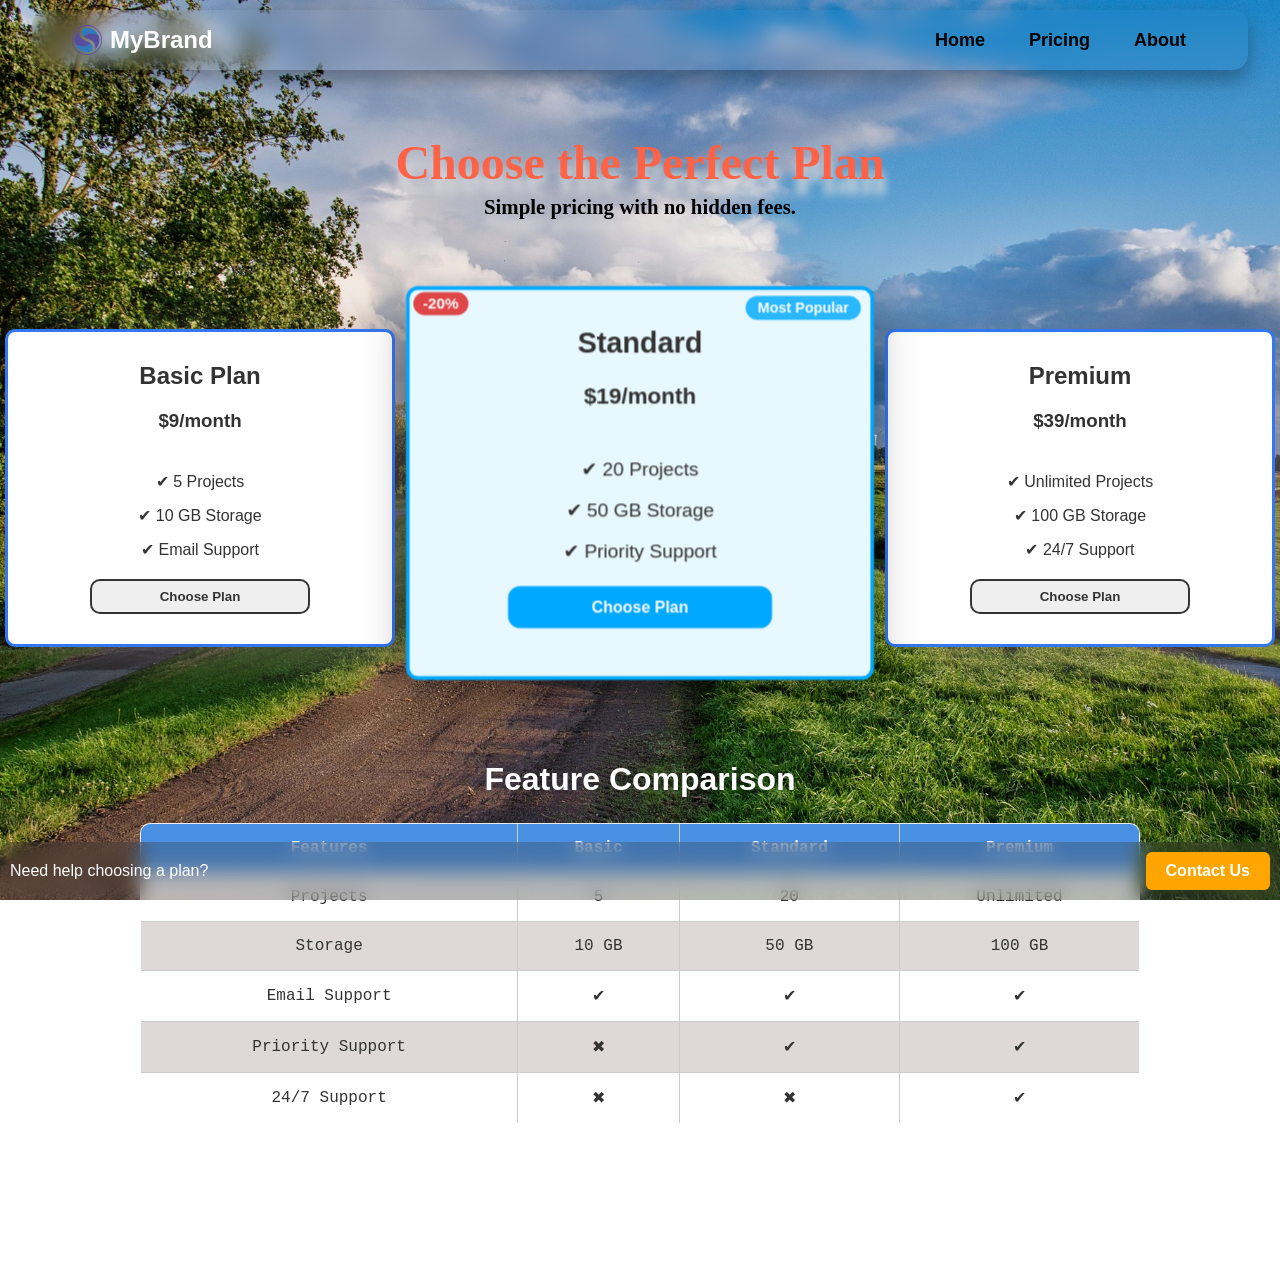
==== index.html @ 801d77f8 "second commit" ====
<!DOCTYPE html>
<html lang="en">

<head>
    <meta charset="UTF-8">
    <meta name="viewport" content="width=device-width, initial-scale=1.0">
    <title>Pricing Page</title>

    <!-- Link CSS -->
    <link rel="stylesheet" href="style.css">
</head>

<body>

    <!-- Navbar -->
    <nav class="navbar">
        <!-- Logo -->
        <div class="logo">
            <img src="Images1/myBrand.png" alt="Mylogo">
            <a href="index.html">MyBrand</a>
        </div>

        <!-- Navigation Links -->
        <ul class="nav-links">
            <li><a href="#">Home</a></li>
            <li><a href="#">Pricing</a></li>
            <li><a href="#">About</a></li>
            <!-- <li><a href="#">Contact</a></li> -->
        </ul>
    </nav>

    <!-- Hero Section -->
    <main class="main-container">
        <section class="hero">
            <h1>Choose the Perfect Plan</h1>
            <p>Simple pricing with no hidden fees.</p>
        </section>

        <!-- Pricing Section -->
        <section class="pricing">
            <!-- Card 1 -->
            <div class="card">
                <h2>Basic Plan</h2>
                <h3>$9/month</h3>
                <ul>
                    <li>✔ 5 Projects</li>
                    <li>✔ 10 GB Storage</li>
                    <li>✔ Email Support</li>
                </ul>
                <button class="btn">
                    Choose Plan
                </button>
            </div>

            <!-- Card 2 -->
            <div class="card card2">
                <span class="badge">Most Popular</span>
                <h2>Standard</h2>
                <h3>$19/month</h3>
                <span class="discount">-20%</span>

                <ul>
                    <li>✔ 20 Projects</li>
                    <li>✔ 50 GB Storage</li>
                    <li>✔ Priority Support</li>
                </ul>
                <button class="btn">
                    Choose Plan
                </button>
            </div>

            <!-- Card 3 -->
            <div class="card">
                <h2>Premium</h2>
                <h3>$39/month</h3>
                <ul>
                    <li>✔ Unlimited Projects</li>
                    <li>✔ 100 GB Storage</li>
                    <li>✔ 24/7 Support</li>
                </ul>
                <button class="btn">
                    Choose Plan
                </button>
            </div>




        </section>


        <br> <br> <br>
        <!-- Feature Comparison Table -->
        <section class="comparison">
            <h2>Feature Comparison</h2>
            <table>
                <thead>
                    <tr>
                        <th>Features</th>
                        <th>Basic</th>
                        <th>Standard</th>
                        <th>Premium</th>
                    </tr>
                </thead>

                <tbody>
                    <tr>
                        <td>Projects</td>
                        <td>5</td>
                        <td>20</td>
                        <td>Unlimited</td>
                    </tr>

                    <tr>
                        <td>Storage</td>
                        <td>10 GB</td>
                        <td>50 GB</td>
                        <td>100 GB</td>
                    </tr>

                    <tr>
                        <td>Email Support</td>
                        <td>✔</td>
                        <td>✔</td>
                        <td>✔</td>
                    </tr>

                    <tr>
                        <td>Priority Support</td>
                        <td>✖</td>
                        <td>✔</td>
                        <td>✔</td>
                    </tr>

                    <tr>
                        <td>24/7 Support</td>
                        <td>✖</td>
                        <td>✖</td>
                        <td>✔</td>
                    </tr>
                </tbody>
            </table>
        </section>

    </main>


    <!-- Footer -->
    <footer class="footer">
        <p>&copy; 2026 MyBrand. All rights reserved.</p>
    </footer>

    <!-- Sticky Contact Bar -->
    <div class="contact-bar">
        <p>Need help choosing a plan?</p>
        <button class="contact-btn">Contact Us</button>
    </div>




</body>

</html>
---- style.css ----
/* Reset */
* {
  margin: 0;
  padding: 0;
  box-sizing: border-box;
}

body {
  font-family:
    "Lucida Sans", "Lucida Sans Regular", "Lucida Grande",
    "Lucida Sans Unicode", Geneva, Verdana, sans-serif;
  min-height: 100vh;
  background: url(Images1/helgaka-path.jpg) no-repeat center/cover fixed;
}

.navbar {
  width: 95%;
  margin: 10px auto;
  border-radius: 15px;
  width: 95%;
  display: flex;
  justify-content: space-between;
  align-items: center;
  background-color: #333;
  padding: 15px 40px;
  background: transparent;
  box-shadow: 0 10px 20px rgba(0, 0, 0, 0.307);
  backdrop-filter: blur(10px);
}

.logo {
  color: white;
  font-size: 1.2rem;
  font-weight: bold;
  display: flex;
  gap: 8px;
  justify-content: center;
  align-items: center;
}

.logo a {
  display: flex;
  align-items: center;
  gap: 10px;

  text-decoration: none;
  color: white;
  font-size: 24px;
  font-weight: bold;

  transition: all 0.3s ease;
}

.logo a:hover {
  color: orange;
  transform: scale(1.08);
  text-shadow: 0 0 8px rgba(255, 180, 0, 0.8);
}

.logo img {
  width: 30px;
  height: 30px;
  transition: transform 0.3s ease;
}

.logo img:hover {
  /* animation: spin 1s linear infinite; */
}
/* If you want the image to rotate when hovering over the whole logo (image + text) */
.logo:hover img {
  animation: spin 1s linear infinite;
}

@keyframes spin {
  from {
    transform: rotate(0deg) scale(1.15);
  }
  to {
    transform: rotate(360deg) scale(1.15);
  }
}

.nav-links {
  display: flex;
  justify-content: space-between;
  list-style: none;
  /* width: 50%; */
}

.nav-links a {
  color: black;
  text-decoration: none;
  font-size: 18px;
  font-weight: 700;
  padding: 3px 20px;
  border-radius: 20px;
  border: 2px solid transparent;
  transition: all 0.7s ease;
  white-space: nowrap;
}

.nav-links a:hover {
  color: orange;
  background: rgba(152, 160, 166, 0.8);
}

.main-container {
  padding: 5px;
  margin: 20px auto;
  max-width: 100%;
  /* border: 5px solid red; */
  /* height: 600px; */
}

.hero h1 {
  font-size: 3rem;
  font-family: Cambria, Cochin, Georgia, Times, "Times New Roman", serif;
  margin-bottom: 5px;
  color: tomato;
  text-shadow: 2px 15px 10px gainsboro;
}

.hero p {
  margin-bottom: 50px;
  font-size: 1.3rem;
  color: black;
  font-weight: 600;
  font-family:'Times New Roman', Times, serif;
  text-shadow: 2px 15px 10px gainsboro;
}

.hero {
  justify-content: center;
  align-items: center;
  text-align: center;
  color: white;
  padding: 40px 0 60px;
}

.pricing {
  /* display: flex;
  justify-content: space-evenly; */
  display: grid;
  grid-template-columns: repeat(3, 1fr);
  gap: 50px;
  max-width: 1400px;
  margin: 0 auto;
}

.card {
  position: relative;
  background: white;
  color: #333;
  padding: 30px 0;
  margin: 0;
  border: 3px solid rgba(10, 89, 237, 0.829);
  border-radius: 10px;
  box-shadow: 30px 15px 50px rgba(166, 139, 139, 0.43);
  backdrop-filter: blur(20px);
  text-align: center;
  transition: all 0.3s ease;
}

.card:hover {
  transform: translateY(-12px);
  box-shadow: 0 20px 40px rgba(0, 0, 0, 0.3);
}

.card2 {
  background: #e8f8ff;
  border: 3px solid #00a8ff;
  transform: scale(1.2);
  margin-top: -10px;
  box-shadow: 0 15px 35px rgba(0, 0, 0, 0.35);
  z-index: 2;
}

.card2:hover {
  transform: scale(1.1) translateY(-20px);
}

.badge {
  position: absolute;
  top: 5px;
  right: 8px;
  background: #00aaffd2;
  color: white;
  padding: 3px 10px;
  border-radius: 20px;
  font-size: 12px;
  font-weight: bold;
  z-index: 10;
  animation: pulse 1.5s infinite;
}

.card h3 {
  position: relative;
  display: inline-block;
  margin: 20px 0;
}

.discount {
  position: absolute;
  top: 2px;
  left: 3px;

  background: rgba(220, 31, 31, 0.819);
  color: white;
  padding: 2px 8px;
  border-radius: 15px;

  font-size: 0.8rem;
  font-weight: bold;
}

.card ul {
  list-style: none;
  padding: 0;
  margin: 20px 0;
}

.card ul li {
  /* border: 5px solid red; */
  margin: 15px 0;
  list-style: none;
}

.btn {
  color: #333;
  width: 100%;
  max-width: 220px;
  height: 35px;
  border: 2px solid #333;
  border-radius: 10px;
  align-content: center;
  font-weight: 700;
  transition: transform 0.5s ease;
}

.card2 .btn {
  background: #00a8ff;
  color: white;
  border: none;
}

.card2 .btn:hover {
  background: #0087cc;
  transform: scale(1.1);
}

.btn:hover {
  background: #d673ec;
  color: white;
  transform: scale(1.1);
}

.comparison {
  width: 90%;
  max-width: 1000px;
  margin: 60px auto;
  color: white;
}

.comparison h2 {
  text-align: center;
  margin-bottom: 25px;
  font-size: 2rem;
}

table {
  width: 100%;
  border-collapse: collapse;
  background: rgba(255, 255, 255, 0.9);
  color: #333;
  border-radius: 10px;
  overflow: hidden;
  font-family: "Courier New", Courier, monospace;
}

table,
th,
td {
  border: 1px solid #ccc;
}

thead {
  background: #4a90e2;
  color: white;
}

th,
td {
  padding: 15px;
  text-align: center;
}

tbody tr {
  transition: 0.3s;
}
tbody tr:nth-child(even) {
  background: #ded8d8;
}

tbody tr:hover {
  background: #cfe8ff;
  transform: scale(1.01);
  font-weight: bold;
}

/* =========================
   Sticky Contact Bar
========================= */

.contact-bar {
  position: sticky;
  bottom: 0;
  display: flex;
  justify-content: space-between;
  align-items: center;

  padding: 10px 10px;
  border-radius: 10px 10px 0 0;
  background: rgba(51, 51, 51, 0.289);
  backdrop-filter: blur(10px);
  color: white;
  z-index: 1000;
}

.contact-btn {
  padding: 10px 20px;
  border: none;
  border-radius: 6px;
  background: orange;
  color: white;
  font-size: 16px;
  font-weight: bold;
  cursor: pointer;
  transition: 0.3s;
}

.contact-btn:hover {
  background: darkorange;
}
.footer {
  color: white;
  text-align: center;
}

/* =========================
   Responsive Design
========================= */

@media (max-width: 800px) {
  .pricing {
    grid-template-columns: 1fr;
  }

  .card2 {
    transform: scale(1.05);
    margin-top: 0;
  }

  .navbar {
    flex-direction: column;
    gap: 20px;
  }

  .nav-links {
    flex-direction: column;
    text-align: center;
  }
}

/* Animate the badge */
@keyframes pulse {
  0% {
    transform: scale(1);
  }

  50% {
    transform: scale(1.1);
  }

  100% {
    transform: scale(1);
  }
}

.nav-links a {
  position: relative;
}

/* Smooth navigation hover */
.nav-links a::after {
  content: "";
  position: absolute;
  right: 0;
  bottom: -5px;
  width: 0%;
  height: 2px;
  background: orange;
  transition: 0.4s;
}

.nav-links a:hover::after {
  width: 100%;
}
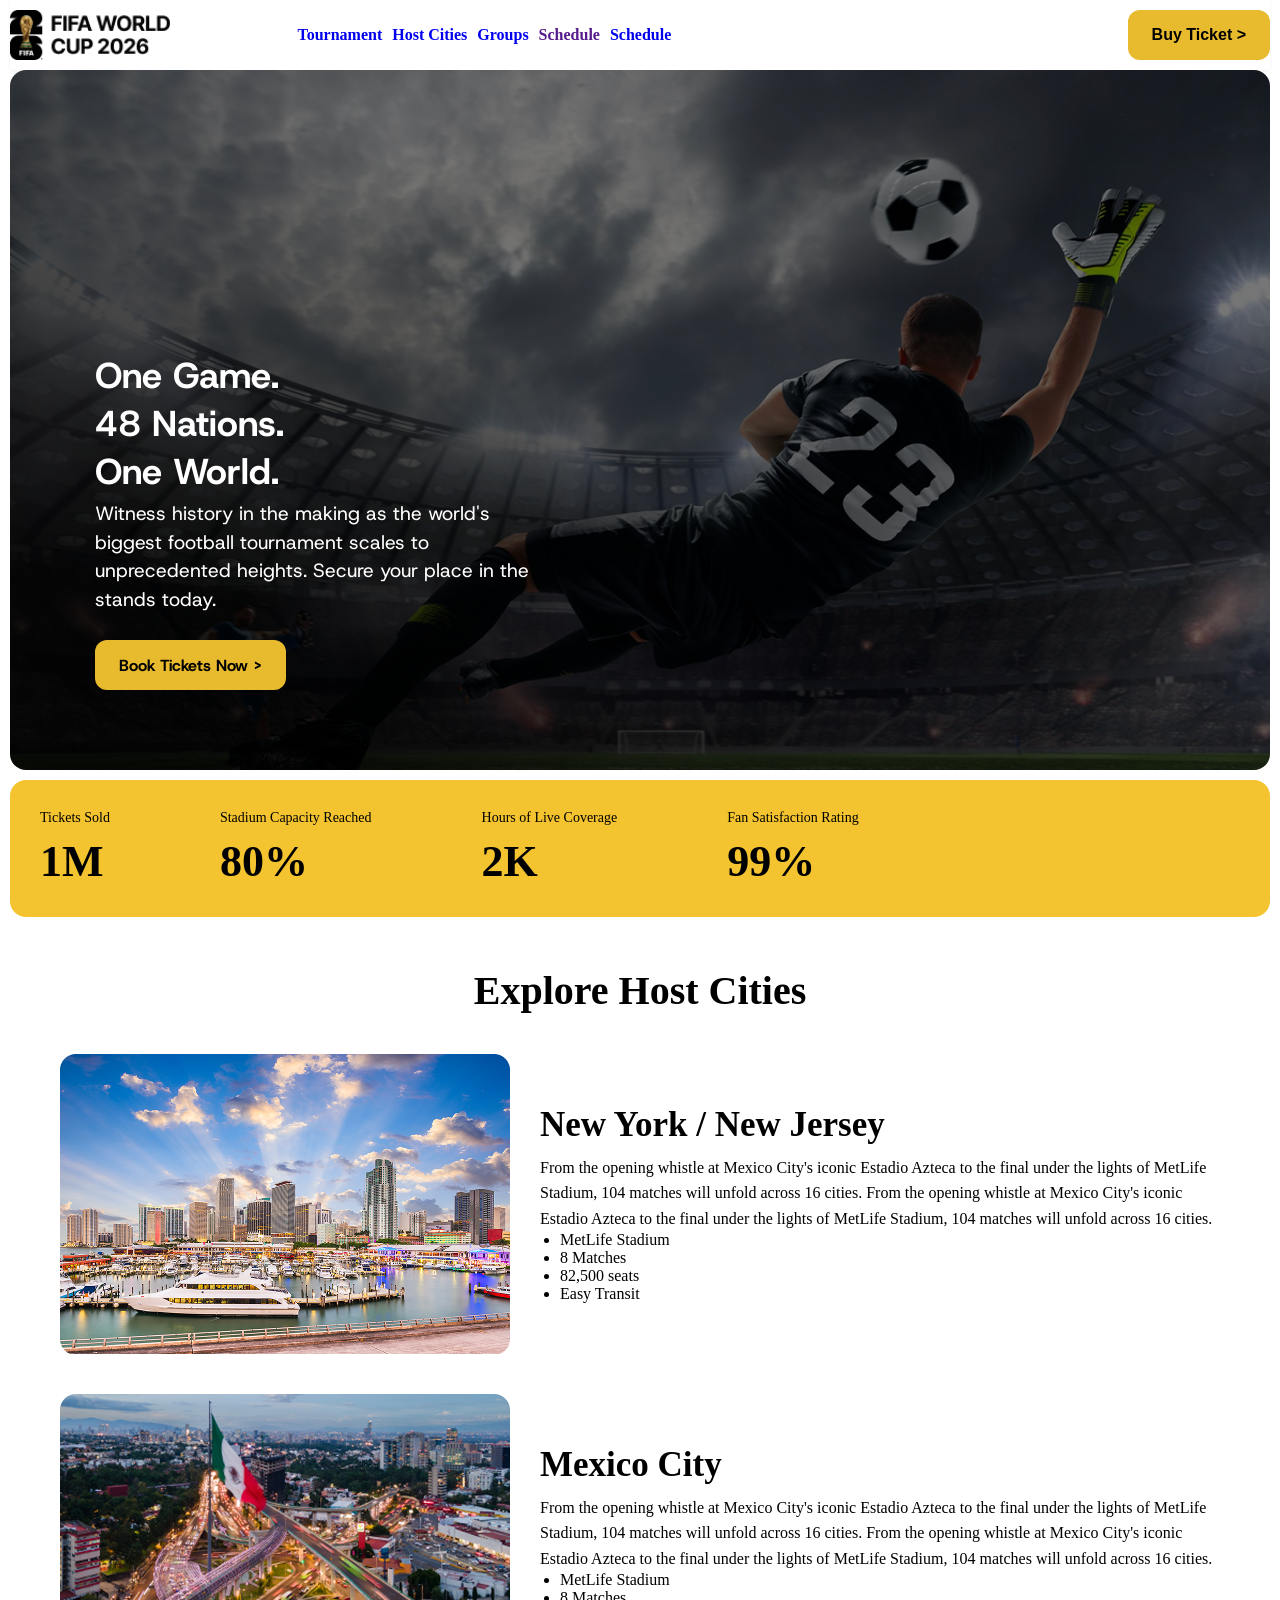
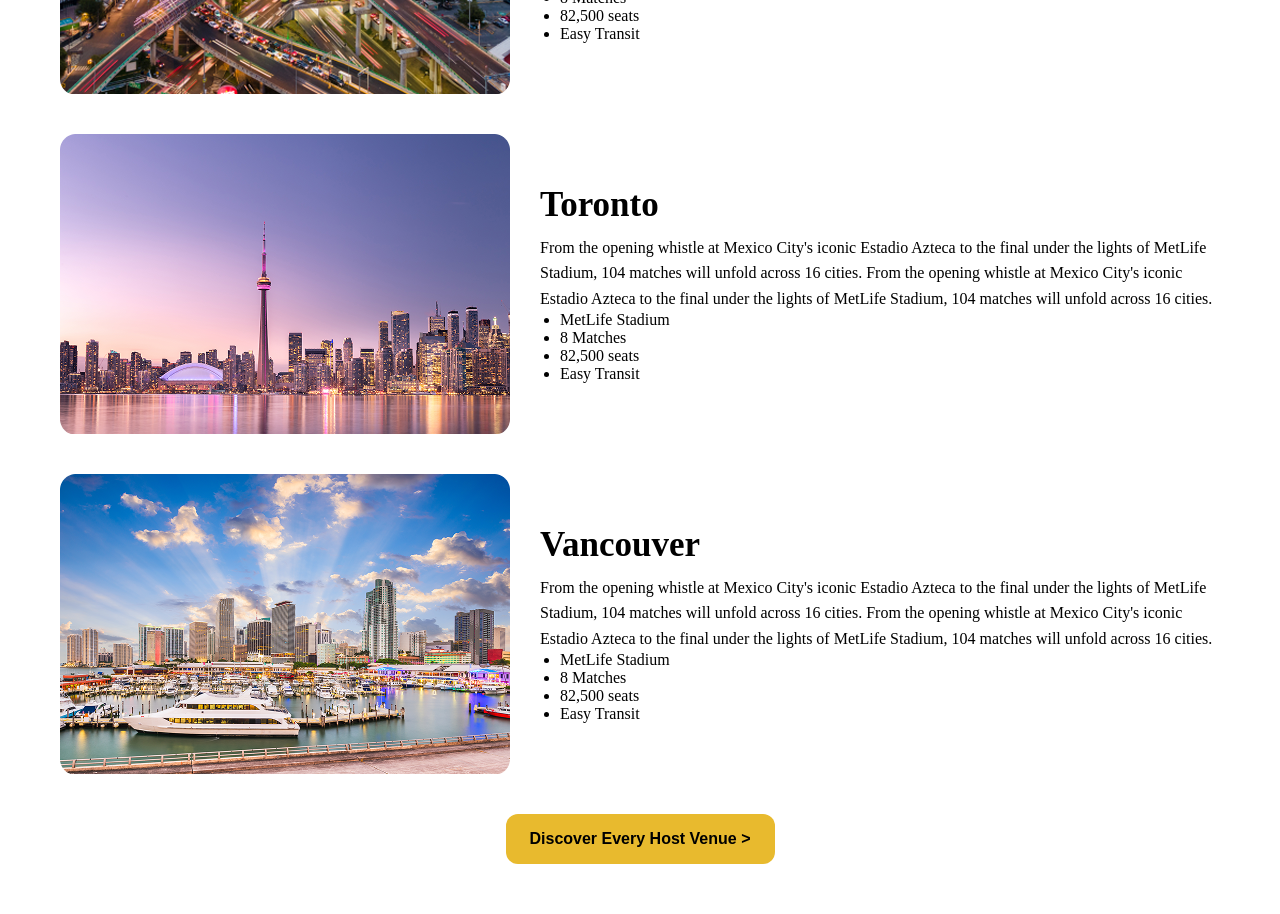
==== commit 4470d633: "Fifa ticket website" ====
--- a/index.html
+++ b/index.html
@@ -4,158 +4,164 @@
 <head>
     <meta charset="UTF-8">
     <meta name="viewport" content="width=device-width, initial-scale=1.0">
-    <title>Pricing Page</title>
+    <title>FIFA World Cup Ticket</title>
 
-    <!-- Link CSS -->
-    <link rel="stylesheet" href="style.css">
+    <!-- Google Font  -->
+    <link rel="preconnect" href="https://fonts.googleapis.com">
+    <link rel="preconnect" href="https://fonts.gstatic.com" crossorigin>
+    <link
+        href="https://fonts.googleapis.com/css2?family=Inter:ital,opsz,wght@0,14..32,100..900;1,14..32,100..900&family=Open+Sans:ital,wght@0,300..800;1,300..800&family=Oswald:wght@200..700&family=Roboto+Condensed:ital,wght@0,100..900;1,100..900&family=Roboto:ital,wght@0,100..900;1,100..900&display=swap"
+        rel="stylesheet">
+    <link rel="preconnect" href="https://fonts.googleapis.com">
+    <link rel="preconnect" href="https://fonts.gstatic.com" crossorigin>
+    <link
+        href="https://fonts.googleapis.com/css2?family=Host+Grotesk:ital,wght@0,300..800;1,300..800&family=Inter:ital,opsz,wght@0,14..32,100..900;1,14..32,100..900&family=Open+Sans:ital,wght@0,300..800;1,300..800&family=Oswald:wght@200..700&family=Roboto+Condensed:ital,wght@0,100..900;1,100..900&family=Roboto:ital,wght@0,100..900;1,100..900&display=swap"
+        rel="stylesheet">
+
+
+    <link rel="stylesheet" href="./style.css">
 </head>
 
 <body>
 
-    <!-- Navbar -->
-    <nav class="navbar">
-        <!-- Logo -->
-        <div class="logo">
-            <img src="Images1/myBrand.png" alt="Mylogo">
-            <a href="index.html">MyBrand</a>
-        </div>
+    <header>
+        <nav class="navbar">
+            <img src="./Images/FIFA_nav_logo.png" alt="">
+            <ul class="nav-link">
+                <li><a href="#">Tournament</a> </li>
+                <li> <a href="#">Host Cities</a> </li>
+                <li><a href="#">Groups</a> </li>
+                <li> <a href="">Schedule</a></li>
+                <li> <a href="#">Schedule</a> </li>
+                </li>
+            </ul>
+            <button class="common-btn">Buy Ticket ></button>
+        </nav>
+    </header>
 
-        <!-- Navigation Links -->
-        <ul class="nav-links">
-            <li><a href="#">Home</a></li>
-            <li><a href="#">Pricing</a></li>
-            <li><a href="#">About</a></li>
-            <!-- <li><a href="#">Contact</a></li> -->
-        </ul>
-    </nav>
+    <main>
 
-    <!-- Hero Section -->
-    <main class="main-container">
-        <section class="hero">
-            <h1>Choose the Perfect Plan</h1>
-            <p>Simple pricing with no hidden fees.</p>
+        <!-- this is the banner -->
+        <section class="banner">
+            <div class="banner-con">
+                <div class="heading-tag">
+                    <h1>One Game.</h1>
+                    <h1>48 Nations.</h1>
+                    <h1>One World.</h1>
+                </div>
+                <p>
+                    Witness history in the making as the world's biggest football tournament
+                    scales to unprecedented heights. Secure your place in the stands today.
+                </p>
+                <button class="common-btn">Book Tickets Now ></button>
+            </div>
         </section>
 
-        <!-- Pricing Section -->
-        <section class="pricing">
-            <!-- Card 1 -->
-            <div class="card">
-                <h2>Basic Plan</h2>
-                <h3>$9/month</h3>
-                <ul>
-                    <li>✔ 5 Projects</li>
-                    <li>✔ 10 GB Storage</li>
-                    <li>✔ Email Support</li>
-                </ul>
-                <button class="btn">
-                    Choose Plan
-                </button>
+        <!-- Details   -->
+        <section class="details">
+            <div class="details-info">
+                <p>Tickets Sold</p>
+                <h1>1M</h1>
+            </div>
+            <div class="details-info">
+                <p>Stadium Capacity Reached</p>
+                <h1>80%</h1>
+            </div>
+            <div class="details-info">
+                <p>Hours of Live Coverage</p>
+                <h1>2K</h1>
+            </div>
+            <div class="details-info">
+                <p>Fan Satisfaction Rating</p>
+                <h1>99%</h1>
+            </div>
+        </section>
+
+
+        <!-- Host Cities -->
+        <section class="host">
+            <h1>Explore Host Cities</h1>
+
+            <div class="cities">
+                <img src="./Images/New_York.png" alt="New York">
+                <div class="city-info">
+                    <h2>New York / New Jersey</h2>
+                    <p>From the opening whistle at Mexico City's iconic Estadio Azteca to the final under the lights of
+                        MetLife Stadium, 104 matches will unfold across 16 cities. From the opening whistle at Mexico
+                        City's iconic Estadio Azteca to the final under the lights of MetLife Stadium, 104 matches will
+                        unfold across 16 cities.
+                    </p>
+                    <ul>
+                        <li>MetLife Stadium</li>
+                        <li>8 Matches</li>
+                        <li>82,500 seats</li>
+                        <li>Easy Transit</li>
+                    </ul>
+                </div>
             </div>
 
-            <!-- Card 2 -->
-            <div class="card card2">
-                <span class="badge">Most Popular</span>
-                <h2>Standard</h2>
-                <h3>$19/month</h3>
-                <span class="discount">-20%</span>
-
-                <ul>
-                    <li>✔ 20 Projects</li>
-                    <li>✔ 50 GB Storage</li>
-                    <li>✔ Priority Support</li>
-                </ul>
-                <button class="btn">
-                    Choose Plan
-                </button>
+            <div class="cities">
+                <img src="./Images/Mexico.png" alt="New York">
+                <div class="city-info">
+                    <h2>Mexico City</h2>
+                    <p>From the opening whistle at Mexico City's iconic Estadio Azteca to the final under the lights of
+                        MetLife Stadium, 104 matches will unfold across 16 cities. From the opening whistle at Mexico
+                        City's iconic Estadio Azteca to the final under the lights of MetLife Stadium, 104 matches will
+                        unfold across 16 cities.
+                    </p>
+                    <ul>
+                        <li>MetLife Stadium</li>
+                        <li>8 Matches</li>
+                        <li>82,500 seats</li>
+                        <li>Easy Transit</li>
+                    </ul>
+                </div>
             </div>
 
-            <!-- Card 3 -->
-            <div class="card">
-                <h2>Premium</h2>
-                <h3>$39/month</h3>
-                <ul>
-                    <li>✔ Unlimited Projects</li>
-                    <li>✔ 100 GB Storage</li>
-                    <li>✔ 24/7 Support</li>
-                </ul>
-                <button class="btn">
-                    Choose Plan
-                </button>
+            <div class="cities">
+                <img src="./Images/toronto.png" alt="New York">
+                <div class="city-info">
+                    <h2>Toronto</h2>
+                    <p>From the opening whistle at Mexico City's iconic Estadio Azteca to the final under the lights of
+                        MetLife Stadium, 104 matches will unfold across 16 cities. From the opening whistle at Mexico
+                        City's iconic Estadio Azteca to the final under the lights of MetLife Stadium, 104 matches will
+                        unfold across 16 cities.
+                    </p>
+                    <ul>
+                        <li>MetLife Stadium</li>
+                        <li>8 Matches</li>
+                        <li>82,500 seats</li>
+                        <li>Easy Transit</li>
+                    </ul>
+                </div>
+            </div>
+
+            <div class="cities">
+                <img src="./Images/Vancouver.png" alt="New York">
+                <div class="city-info">
+                    <h2>Vancouver</h2>
+                    <p>From the opening whistle at Mexico City's iconic Estadio Azteca to the final under the lights of
+                        MetLife Stadium, 104 matches will unfold across 16 cities. From the opening whistle at Mexico
+                        City's iconic Estadio Azteca to the final under the lights of MetLife Stadium, 104 matches will
+                        unfold across 16 cities.
+                    </p>
+                    <ul>
+                        <li>MetLife Stadium</li>
+                        <li>8 Matches</li>
+                        <li>82,500 seats</li>
+                        <li>Easy Transit</li>
+                    </ul>
+                </div>
             </div>
 
 
 
+            <button class="common-btn">Discover Every Host Venue ></button>
 
         </section>
 
 
-        <br> <br> <br>
-        <!-- Feature Comparison Table -->
-        <section class="comparison">
-            <h2>Feature Comparison</h2>
-            <table>
-                <thead>
-                    <tr>
-                        <th>Features</th>
-                        <th>Basic</th>
-                        <th>Standard</th>
-                        <th>Premium</th>
-                    </tr>
-                </thead>
-
-                <tbody>
-                    <tr>
-                        <td>Projects</td>
-                        <td>5</td>
-                        <td>20</td>
-                        <td>Unlimited</td>
-                    </tr>
-
-                    <tr>
-                        <td>Storage</td>
-                        <td>10 GB</td>
-                        <td>50 GB</td>
-                        <td>100 GB</td>
-                    </tr>
-
-                    <tr>
-                        <td>Email Support</td>
-                        <td>✔</td>
-                        <td>✔</td>
-                        <td>✔</td>
-                    </tr>
-
-                    <tr>
-                        <td>Priority Support</td>
-                        <td>✖</td>
-                        <td>✔</td>
-                        <td>✔</td>
-                    </tr>
-
-                    <tr>
-                        <td>24/7 Support</td>
-                        <td>✖</td>
-                        <td>✖</td>
-                        <td>✔</td>
-                    </tr>
-                </tbody>
-            </table>
-        </section>
-
     </main>
-
-
-    <!-- Footer -->
-    <footer class="footer">
-        <p>&copy; 2026 MyBrand. All rights reserved.</p>
-    </footer>
-
-    <!-- Sticky Contact Bar -->
-    <div class="contact-bar">
-        <p>Need help choosing a plan?</p>
-        <button class="contact-btn">Contact Us</button>
-    </div>
-
 
 
 
--- a/style.css
+++ b/style.css
@@ -1,407 +1,163 @@
-/* Reset */
 * {
+  padding: 0;
   margin: 0;
-  padding: 0;
   box-sizing: border-box;
 }
 
 body {
-  font-family:
-    "Lucida Sans", "Lucida Sans Regular", "Lucida Grande",
-    "Lucida Sans Unicode", Geneva, Verdana, sans-serif;
-  min-height: 100vh;
-  background: url(Images1/helgaka-path.jpg) no-repeat center/cover fixed;
+  /* font-family: "Open Sans", sans-serif; */
+  width: 100%;
+  padding: 0 10px;
 }
 
 .navbar {
-  width: 95%;
-  margin: 10px auto;
-  border-radius: 15px;
-  width: 95%;
+  padding: 10px 0;
+  display: flex;
+  /* justify-content: space-between; */
+  align-items: center;
+  box-shadow: 0 2px 4px rgba(0, 0, 0, 0.05);
+}
+.nav-link {
   display: flex;
   justify-content: space-between;
   align-items: center;
-  background-color: #333;
-  padding: 15px 40px;
-  background: transparent;
-  box-shadow: 0 10px 20px rgba(0, 0, 0, 0.307);
-  backdrop-filter: blur(10px);
+  gap: 10px;
+  list-style: none;
+  margin-left: 10%;
+  margin-right: auto;
 }
 
-.logo {
-  color: white;
-  font-size: 1.2rem;
-  font-weight: bold;
-  display: flex;
-  gap: 8px;
-  justify-content: center;
-  align-items: center;
+.navbar img {
+  height: 50px;
 }
 
-.logo a {
+.nav-link li a {
+  font-size: 16px;
+  font-weight: 600;
+  text-decoration: none;
+}
+
+.common-btn {
+  background-color: #e8ba2e;
+  padding: 0 24px;
+  font-size: 1rem;
+  font-weight: bold;
+  border-radius: 12px;
+  border: navajowhite;
+  height: 50px;
+  /* margin-left: 10px; */
+}
+
+.banner {
+  color: white;
+  background:
+    linear-gradient(rgba(0, 0, 0, 0.5), rgba(0, 0, 0, 0.6)),
+    url("./Images/Banner_background.png");
+  height: 700px;
+  width: 100%;
+  background-size: cover;
+  background-position: center;
+  background-repeat: no-repeat;
+
+  display: flex;
+  align-items: flex-end;
+  padding: 60px;
+  box-sizing: border-box;
+  border-radius: 16px;
+}
+
+.banner-con {
+  width: 500px;
+  padding: 0 10px;
+  /* margin-bottom: 80px; */
+}
+
+.heading-tag {
+  padding: 0 15px;
+  font-size: 1.5rem;
+  font-family: "Host Grotesk", sans-serif;
+}
+
+.banner-con p {
+  font-size: 1.2rem;
+  font-family: "Host Grotesk", sans-serif;
+  padding: 5px 15px;
+  line-height: 1.5;
+}
+.banner-con button {
+  margin: 20px 15px;
+  font-family: "Host Grotesk", sans-serif;
+}
+
+.details {
+  background-color: #f4c430;
+  margin: 10px 0;
+  border-radius: 16px;
+  /* height: 230px; */
+  padding: 30px;
+  display: flex;
+  justify-content: last baseline;
+  align-items: center;
+  gap: 50px;
+}
+
+.details-info {
+  margin-right: 5%;
+}
+.details-info p {
+  font-size: 14px;
+  margin-bottom: 10px;
+}
+
+.details-info h1 {
+  font-size: 44px;
+}
+
+/* Host cities  */
+.host {
+  margin: 50px;
+}
+
+.host h1 {
+  text-align: center;
+  font-size: 40px;
+  margin-bottom: 30px;
+}
+
+.cities {
   display: flex;
   align-items: center;
-  gap: 10px;
-
-  text-decoration: none;
-  color: white;
-  font-size: 24px;
-  font-weight: bold;
-
-  transition: all 0.3s ease;
+  gap: 30px;
+  margin-top: 40px;
 }
 
-.logo a:hover {
-  color: orange;
-  transform: scale(1.08);
-  text-shadow: 0 0 8px rgba(255, 180, 0, 0.8);
+.cities img {
+  width: 450px;
+  height: 300px;
+  object-fit: cover;
+  object-position: center;
+  border-radius: 12px;
+  flex-shrink: 0;
 }
 
-.logo img {
-  width: 30px;
-  height: 30px;
-  transition: transform 0.3s ease;
+.city-info {
+  flex: 1;
 }
 
-.logo img:hover {
-  /* animation: spin 1s linear infinite; */
-}
-/* If you want the image to rotate when hovering over the whole logo (image + text) */
-.logo:hover img {
-  animation: spin 1s linear infinite;
+.city-info h2 {
+  font-size: 35px;
+  margin-bottom: 10px;
 }
 
-@keyframes spin {
-  from {
-    transform: rotate(0deg) scale(1.15);
-  }
-  to {
-    transform: rotate(360deg) scale(1.15);
-  }
+.city-info p {
+  line-height: 1.6;
 }
 
-.nav-links {
-  display: flex;
-  justify-content: space-between;
-  list-style: none;
-  /* width: 50%; */
+.city-info ul {
+  padding-left: 20px;
 }
 
-.nav-links a {
-  color: black;
-  text-decoration: none;
-  font-size: 18px;
-  font-weight: 700;
-  padding: 3px 20px;
-  border-radius: 20px;
-  border: 2px solid transparent;
-  transition: all 0.7s ease;
-  white-space: nowrap;
+.host button {
+  display: block;
+  margin: 40px auto 0;
 }
-
-.nav-links a:hover {
-  color: orange;
-  background: rgba(152, 160, 166, 0.8);
-}
-
-.main-container {
-  padding: 5px;
-  margin: 20px auto;
-  max-width: 100%;
-  /* border: 5px solid red; */
-  /* height: 600px; */
-}
-
-.hero h1 {
-  font-size: 3rem;
-  font-family: Cambria, Cochin, Georgia, Times, "Times New Roman", serif;
-  margin-bottom: 5px;
-  color: tomato;
-  text-shadow: 2px 15px 10px gainsboro;
-}
-
-.hero p {
-  margin-bottom: 50px;
-  font-size: 1.3rem;
-  color: black;
-  font-weight: 600;
-  font-family:'Times New Roman', Times, serif;
-  text-shadow: 2px 15px 10px gainsboro;
-}
-
-.hero {
-  justify-content: center;
-  align-items: center;
-  text-align: center;
-  color: white;
-  padding: 40px 0 60px;
-}
-
-.pricing {
-  /* display: flex;
-  justify-content: space-evenly; */
-  display: grid;
-  grid-template-columns: repeat(3, 1fr);
-  gap: 50px;
-  max-width: 1400px;
-  margin: 0 auto;
-}
-
-.card {
-  position: relative;
-  background: white;
-  color: #333;
-  padding: 30px 0;
-  margin: 0;
-  border: 3px solid rgba(10, 89, 237, 0.829);
-  border-radius: 10px;
-  box-shadow: 30px 15px 50px rgba(166, 139, 139, 0.43);
-  backdrop-filter: blur(20px);
-  text-align: center;
-  transition: all 0.3s ease;
-}
-
-.card:hover {
-  transform: translateY(-12px);
-  box-shadow: 0 20px 40px rgba(0, 0, 0, 0.3);
-}
-
-.card2 {
-  background: #e8f8ff;
-  border: 3px solid #00a8ff;
-  transform: scale(1.2);
-  margin-top: -10px;
-  box-shadow: 0 15px 35px rgba(0, 0, 0, 0.35);
-  z-index: 2;
-}
-
-.card2:hover {
-  transform: scale(1.1) translateY(-20px);
-}
-
-.badge {
-  position: absolute;
-  top: 5px;
-  right: 8px;
-  background: #00aaffd2;
-  color: white;
-  padding: 3px 10px;
-  border-radius: 20px;
-  font-size: 12px;
-  font-weight: bold;
-  z-index: 10;
-  animation: pulse 1.5s infinite;
-}
-
-.card h3 {
-  position: relative;
-  display: inline-block;
-  margin: 20px 0;
-}
-
-.discount {
-  position: absolute;
-  top: 2px;
-  left: 3px;
-
-  background: rgba(220, 31, 31, 0.819);
-  color: white;
-  padding: 2px 8px;
-  border-radius: 15px;
-
-  font-size: 0.8rem;
-  font-weight: bold;
-}
-
-.card ul {
-  list-style: none;
-  padding: 0;
-  margin: 20px 0;
-}
-
-.card ul li {
-  /* border: 5px solid red; */
-  margin: 15px 0;
-  list-style: none;
-}
-
-.btn {
-  color: #333;
-  width: 100%;
-  max-width: 220px;
-  height: 35px;
-  border: 2px solid #333;
-  border-radius: 10px;
-  align-content: center;
-  font-weight: 700;
-  transition: transform 0.5s ease;
-}
-
-.card2 .btn {
-  background: #00a8ff;
-  color: white;
-  border: none;
-}
-
-.card2 .btn:hover {
-  background: #0087cc;
-  transform: scale(1.1);
-}
-
-.btn:hover {
-  background: #d673ec;
-  color: white;
-  transform: scale(1.1);
-}
-
-.comparison {
-  width: 90%;
-  max-width: 1000px;
-  margin: 60px auto;
-  color: white;
-}
-
-.comparison h2 {
-  text-align: center;
-  margin-bottom: 25px;
-  font-size: 2rem;
-}
-
-table {
-  width: 100%;
-  border-collapse: collapse;
-  background: rgba(255, 255, 255, 0.9);
-  color: #333;
-  border-radius: 10px;
-  overflow: hidden;
-  font-family: "Courier New", Courier, monospace;
-}
-
-table,
-th,
-td {
-  border: 1px solid #ccc;
-}
-
-thead {
-  background: #4a90e2;
-  color: white;
-}
-
-th,
-td {
-  padding: 15px;
-  text-align: center;
-}
-
-tbody tr {
-  transition: 0.3s;
-}
-tbody tr:nth-child(even) {
-  background: #ded8d8;
-}
-
-tbody tr:hover {
-  background: #cfe8ff;
-  transform: scale(1.01);
-  font-weight: bold;
-}
-
-/* =========================
-   Sticky Contact Bar
-========================= */
-
-.contact-bar {
-  position: sticky;
-  bottom: 0;
-  display: flex;
-  justify-content: space-between;
-  align-items: center;
-
-  padding: 10px 10px;
-  border-radius: 10px 10px 0 0;
-  background: rgba(51, 51, 51, 0.289);
-  backdrop-filter: blur(10px);
-  color: white;
-  z-index: 1000;
-}
-
-.contact-btn {
-  padding: 10px 20px;
-  border: none;
-  border-radius: 6px;
-  background: orange;
-  color: white;
-  font-size: 16px;
-  font-weight: bold;
-  cursor: pointer;
-  transition: 0.3s;
-}
-
-.contact-btn:hover {
-  background: darkorange;
-}
-.footer {
-  color: white;
-  text-align: center;
-}
-
-/* =========================
-   Responsive Design
-========================= */
-
-@media (max-width: 800px) {
-  .pricing {
-    grid-template-columns: 1fr;
-  }
-
-  .card2 {
-    transform: scale(1.05);
-    margin-top: 0;
-  }
-
-  .navbar {
-    flex-direction: column;
-    gap: 20px;
-  }
-
-  .nav-links {
-    flex-direction: column;
-    text-align: center;
-  }
-}
-
-/* Animate the badge */
-@keyframes pulse {
-  0% {
-    transform: scale(1);
-  }
-
-  50% {
-    transform: scale(1.1);
-  }
-
-  100% {
-    transform: scale(1);
-  }
-}
-
-.nav-links a {
-  position: relative;
-}
-
-/* Smooth navigation hover */
-.nav-links a::after {
-  content: "";
-  position: absolute;
-  right: 0;
-  bottom: -5px;
-  width: 0%;
-  height: 2px;
-  background: orange;
-  transition: 0.4s;
-}
-
-.nav-links a:hover::after {
-  width: 100%;
-}
